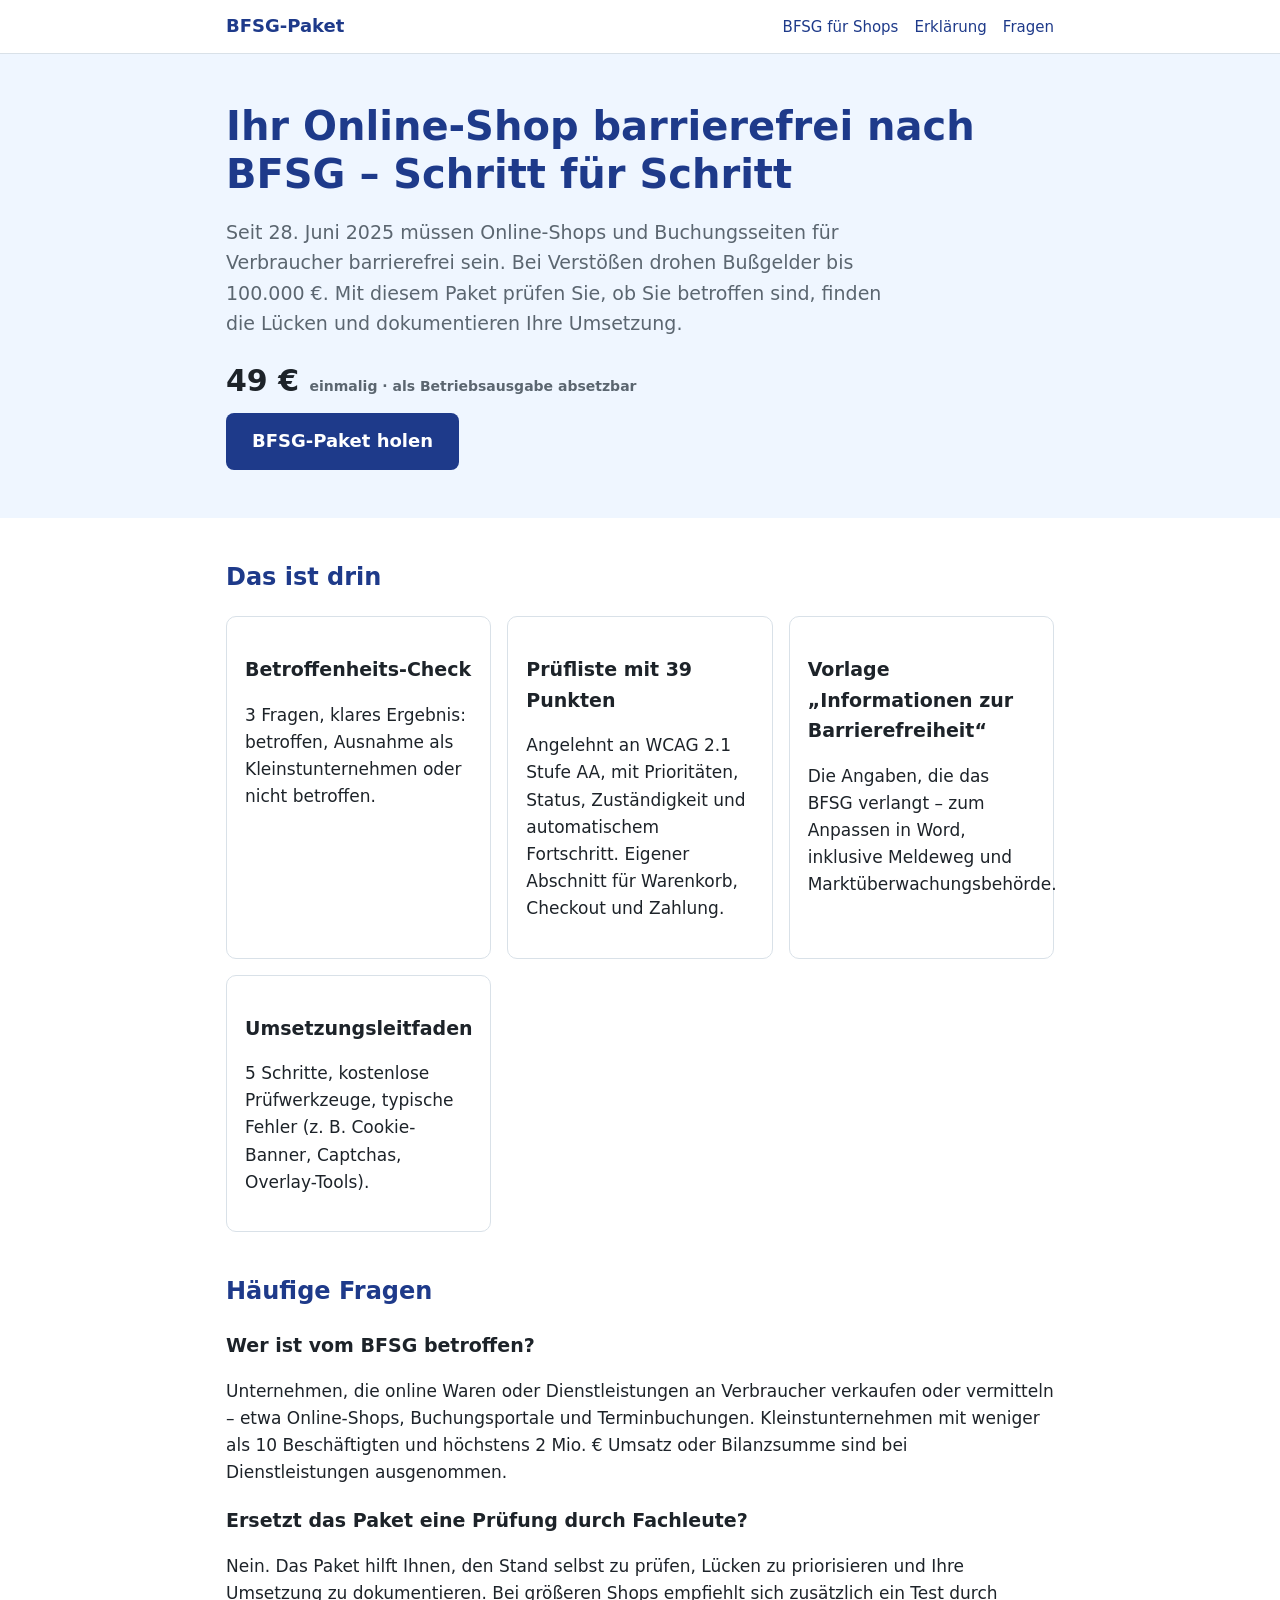
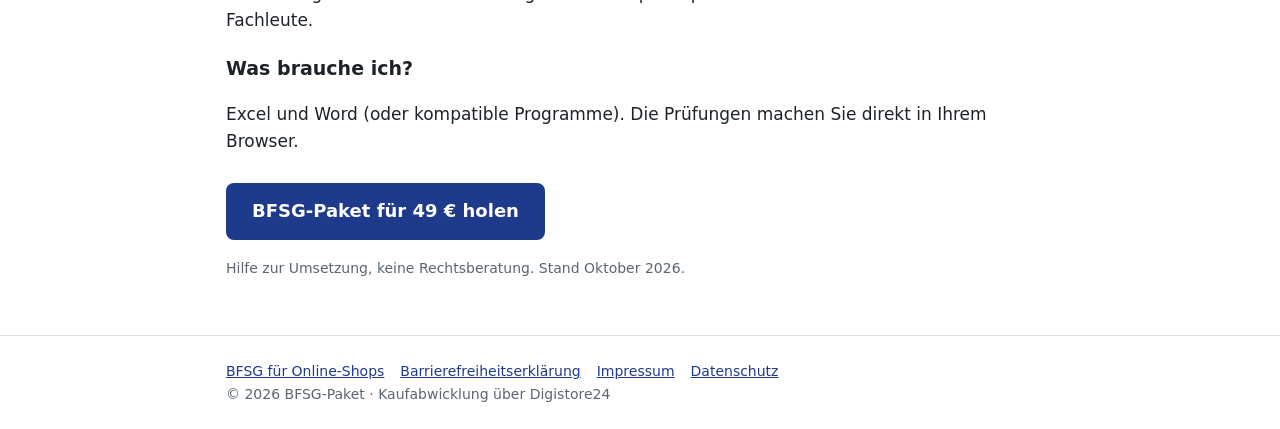
==== index.html @ 1f2e35b8 "BFSG-Paket Website Co-Authored-By: Claude Opus 5.5 <noreply@anthropic.com>" ====
<!doctype html>
<html lang="de">
<head>
<meta charset="utf-8">
<meta name="viewport" content="width=device-width, initial-scale=1">
<title>BFSG-Check für Online-Shops: Prüfliste, Vorlage, Leitfaden (Barrierefreiheit)</title>
<meta name="description" content="Barrierefreiheitsstärkungsgesetz umsetzen: Betroffenheits-Check, Prüfliste mit 39 Punkten nach WCAG 2.1 AA, Vorlage für die Informationen zur Barrierefreiheit und Leitfaden. 49 €.">
<link rel="canonical" href="https://n0mchen.github.io/barrierefreiheit-paket/">
<link rel="stylesheet" href="style.css">
<script type="application/ld+json">
{"@context":"https://schema.org","@type":"Product","name":"BFSG-Paket für Online-Shops","description":"Betroffenheits-Check, Prüfliste Barrierefreiheit (39 Punkte), Vorlage Informationen zur Barrierefreiheit und Umsetzungsleitfaden.","offers":{"@type":"Offer","price":"49.00","priceCurrency":"EUR","availability":"https://schema.org/InStock","url":"https://n0mchen.github.io/barrierefreiheit-paket/"}}
</script>
<script type="application/ld+json" id="faq-auto">{"@context": "https://schema.org", "@type": "FAQPage", "mainEntity": [{"@type": "Question", "name": "Wer ist vom BFSG betroffen?", "acceptedAnswer": {"@type": "Answer", "text": "Unternehmen, die online Waren oder Dienstleistungen an Verbraucher verkaufen oder vermitteln – etwa Online-Shops, Buchungsportale und Terminbuchungen. Kleinstunternehmen mit weniger als 10 Beschäftigten und höchstens 2 Mio. € Umsatz oder Bilanzsumme sind bei Dienstleistungen ausgenommen."}}, {"@type": "Question", "name": "Ersetzt das Paket eine Prüfung durch Fachleute?", "acceptedAnswer": {"@type": "Answer", "text": "Nein. Das Paket hilft Ihnen, den Stand selbst zu prüfen, Lücken zu priorisieren und Ihre Umsetzung zu dokumentieren. Bei größeren Shops empfiehlt sich zusätzlich ein Test durch Fachleute."}}, {"@type": "Question", "name": "Was brauche ich?", "acceptedAnswer": {"@type": "Answer", "text": "Excel und Word (oder kompatible Programme). Die Prüfungen machen Sie direkt in Ihrem Browser."}}]}</script>
</head>
<body>
<header><div class="wrap"><a class="logo" href="./">BFSG-Paket</a>
<nav><a href="ratgeber/bfsg-onlineshop.html">BFSG für Shops</a><a href="ratgeber/barrierefreiheitserklaerung-muster.html">Erklärung</a><a href="#fragen">Fragen</a></nav></div></header>
<section class="hero"><div class="wrap">
<h1>Ihr Online-Shop barrierefrei nach BFSG – Schritt für Schritt</h1>
<p class="lead">Seit 28. Juni 2025 müssen Online-Shops und Buchungsseiten für Verbraucher barrierefrei sein. Bei Verstößen drohen Bußgelder bis 100.000 €. Mit diesem Paket prüfen Sie, ob Sie betroffen sind, finden die Lücken und dokumentieren Ihre Umsetzung.</p>
<p class="preis">49 € <span class="klein">einmalig · als Betriebsausgabe absetzbar</span></p>
<a class="btn" href="PRODUKT9_LINK">BFSG-Paket holen</a>
</div></section>
<main class="wrap">
<h2>Das ist drin</h2>
<div class="grid">
<div class="karte"><h3>Betroffenheits-Check</h3><p>3 Fragen, klares Ergebnis: betroffen, Ausnahme als Kleinstunternehmen oder nicht betroffen.</p></div>
<div class="karte"><h3>Prüfliste mit 39 Punkten</h3><p>Angelehnt an WCAG 2.1 Stufe AA, mit Prioritäten, Status, Zuständigkeit und automatischem Fortschritt. Eigener Abschnitt für Warenkorb, Checkout und Zahlung.</p></div>
<div class="karte"><h3>Vorlage „Informationen zur Barrierefreiheit“</h3><p>Die Angaben, die das BFSG verlangt – zum Anpassen in Word, inklusive Meldeweg und Marktüberwachungsbehörde.</p></div>
<div class="karte"><h3>Umsetzungsleitfaden</h3><p>5 Schritte, kostenlose Prüfwerkzeuge, typische Fehler (z. B. Cookie-Banner, Captchas, Overlay-Tools).</p></div>
</div>

<h2 id="fragen">Häufige Fragen</h2>
<h3>Wer ist vom BFSG betroffen?</h3>
<p>Unternehmen, die online Waren oder Dienstleistungen an Verbraucher verkaufen oder vermitteln – etwa Online-Shops, Buchungsportale und Terminbuchungen. Kleinstunternehmen mit weniger als 10 Beschäftigten und höchstens 2 Mio. € Umsatz oder Bilanzsumme sind bei Dienstleistungen ausgenommen.</p>
<h3>Ersetzt das Paket eine Prüfung durch Fachleute?</h3>
<p>Nein. Das Paket hilft Ihnen, den Stand selbst zu prüfen, Lücken zu priorisieren und Ihre Umsetzung zu dokumentieren. Bei größeren Shops empfiehlt sich zusätzlich ein Test durch Fachleute.</p>
<h3>Was brauche ich?</h3>
<p>Excel und Word (oder kompatible Programme). Die Prüfungen machen Sie direkt in Ihrem Browser.</p>
<p style="margin-top:28px"><a class="btn" href="PRODUKT9_LINK">BFSG-Paket für 49 € holen</a></p>
<p class="klein">Hilfe zur Umsetzung, keine Rechtsberatung. Stand Oktober 2026.</p>
</main>
<footer><div class="wrap"><a href="ratgeber/bfsg-onlineshop.html">BFSG für Online-Shops</a><a href="ratgeber/barrierefreiheitserklaerung-muster.html">Barrierefreiheitserklärung</a><a href="impressum.html">Impressum</a><a href="datenschutz.html">Datenschutz</a><br>© 2026 BFSG-Paket · Kaufabwicklung über Digistore24</div></footer>
</body>
</html>
---- style.css ----
:root{--blau:#1E3A8A;--hell:#EFF6FF;--gelb:#FFF2CC;--text:#1d2329;--grau:#5b6670;--rand:#d9e1e8}
*{box-sizing:border-box}
body{margin:0;font-family:system-ui,-apple-system,"Segoe UI",Arial,sans-serif;color:var(--text);background:#fff;line-height:1.6;font-size:17px}
a{color:var(--blau)}
.wrap{max-width:860px;margin:0 auto;padding:0 16px}
header{border-bottom:1px solid var(--rand)}
header .wrap{display:flex;justify-content:space-between;align-items:center;gap:12px;padding-top:12px;padding-bottom:12px;flex-wrap:wrap}
.logo{font-weight:700;color:var(--blau);text-decoration:none;font-size:18px}
nav a{margin-left:16px;text-decoration:none;font-size:15px}
.hero{background:var(--hell);padding:48px 0}
h1{font-size:clamp(28px,5vw,40px);line-height:1.2;margin:0 0 16px;color:var(--blau)}
h2{font-size:24px;color:var(--blau);margin-top:40px}
h3{font-size:19px;margin-bottom:4px}
.lead{font-size:19px;color:var(--grau);max-width:680px}
.btn{display:inline-block;background:var(--blau);color:#fff;padding:14px 26px;border-radius:8px;text-decoration:none;font-weight:700;font-size:18px}
.btn:hover{opacity:.9}
.preis{font-size:30px;font-weight:700;margin:8px 0}
.grid{display:grid;grid-template-columns:repeat(auto-fit,minmax(240px,1fr));gap:16px}
.karte{border:1px solid var(--rand);border-radius:10px;padding:18px;background:#fff}
.hinweis{background:var(--gelb);border-left:4px solid #e0b000;padding:12px 16px;border-radius:6px}
.check li{list-style:none;margin:6px 0}
.check li::before{content:"✓ ";color:#2e7d32;font-weight:700}
table{border-collapse:collapse;width:100%;font-size:15px}
th,td{border:1px solid var(--rand);padding:8px;text-align:left}
th{background:var(--hell)}
.tabelle{overflow-x:auto}
img{max-width:100%;height:auto}
footer{border-top:1px solid var(--rand);margin-top:56px;padding:24px 0;font-size:14px;color:var(--grau)}
footer a{margin-right:16px}
.klein{font-size:14px;color:var(--grau)}
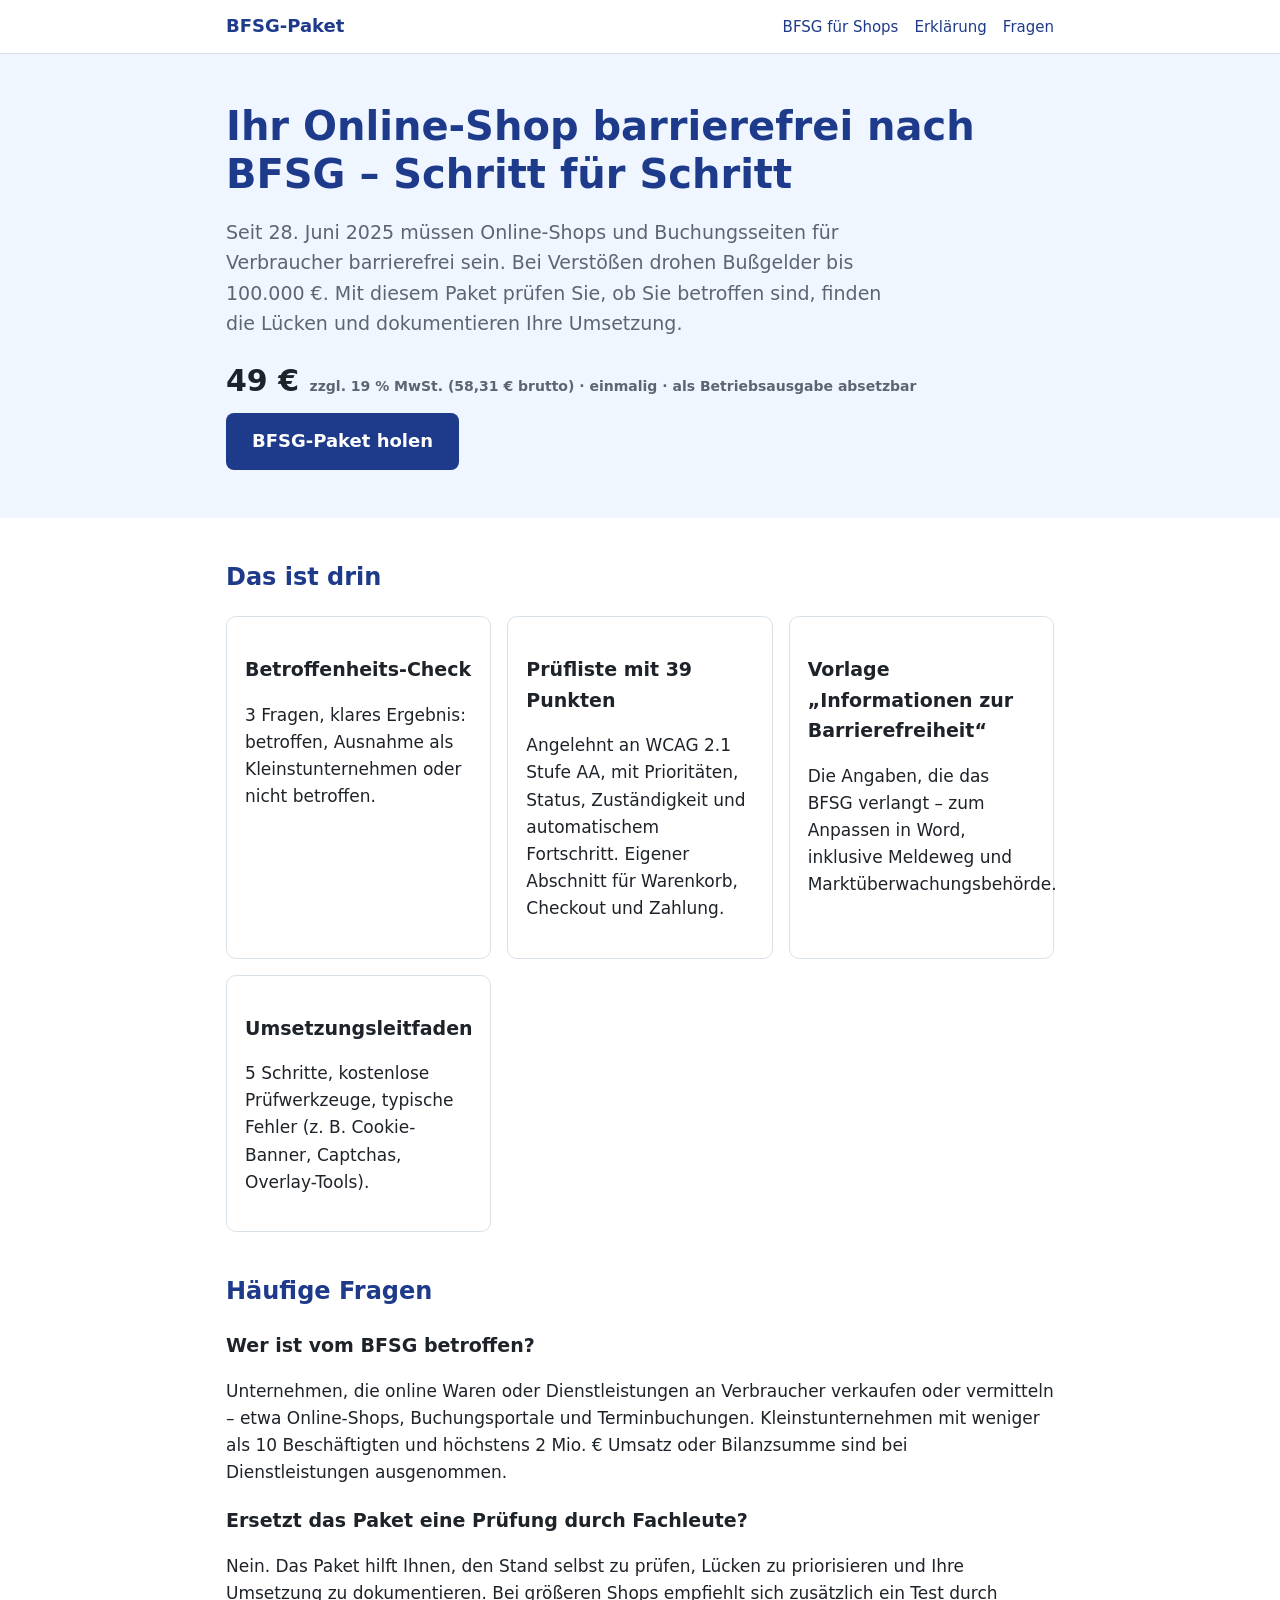
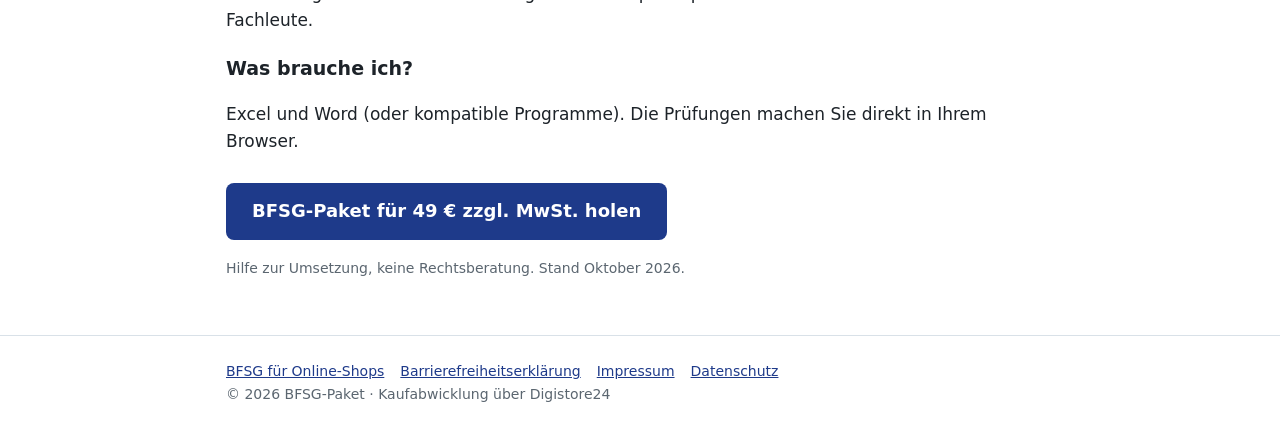
==== commit adf2ae2f: "Preise an Digistore angepasst (MwSt.) Co-Authored-By: Claude Opus 5.5 <noreply@anthropic.com>" ====
--- a/index.html
+++ b/index.html
@@ -4,11 +4,11 @@
 <meta charset="utf-8">
 <meta name="viewport" content="width=device-width, initial-scale=1">
 <title>BFSG-Check für Online-Shops: Prüfliste, Vorlage, Leitfaden (Barrierefreiheit)</title>
-<meta name="description" content="Barrierefreiheitsstärkungsgesetz umsetzen: Betroffenheits-Check, Prüfliste mit 39 Punkten nach WCAG 2.1 AA, Vorlage für die Informationen zur Barrierefreiheit und Leitfaden. 49 €.">
+<meta name="description" content="Barrierefreiheitsstärkungsgesetz umsetzen: Betroffenheits-Check, Prüfliste mit 39 Punkten nach WCAG 2.1 AA, Vorlage für die Informationen zur Barrierefreiheit und Leitfaden. 49 € zzgl. MwSt.">
 <link rel="canonical" href="https://n0mchen.github.io/barrierefreiheit-paket/">
 <link rel="stylesheet" href="style.css">
 <script type="application/ld+json">
-{"@context":"https://schema.org","@type":"Product","name":"BFSG-Paket für Online-Shops","description":"Betroffenheits-Check, Prüfliste Barrierefreiheit (39 Punkte), Vorlage Informationen zur Barrierefreiheit und Umsetzungsleitfaden.","offers":{"@type":"Offer","price":"49.00","priceCurrency":"EUR","availability":"https://schema.org/InStock","url":"https://n0mchen.github.io/barrierefreiheit-paket/"}}
+{"@context":"https://schema.org","@type":"Product","name":"BFSG-Paket für Online-Shops","description":"Betroffenheits-Check, Prüfliste Barrierefreiheit (39 Punkte), Vorlage Informationen zur Barrierefreiheit und Umsetzungsleitfaden.","offers":{"@type":"Offer","price":"58.31","priceCurrency":"EUR","availability":"https://schema.org/InStock","url":"https://n0mchen.github.io/barrierefreiheit-paket/"}}
 </script>
 <script type="application/ld+json" id="faq-auto">{"@context": "https://schema.org", "@type": "FAQPage", "mainEntity": [{"@type": "Question", "name": "Wer ist vom BFSG betroffen?", "acceptedAnswer": {"@type": "Answer", "text": "Unternehmen, die online Waren oder Dienstleistungen an Verbraucher verkaufen oder vermitteln – etwa Online-Shops, Buchungsportale und Terminbuchungen. Kleinstunternehmen mit weniger als 10 Beschäftigten und höchstens 2 Mio. € Umsatz oder Bilanzsumme sind bei Dienstleistungen ausgenommen."}}, {"@type": "Question", "name": "Ersetzt das Paket eine Prüfung durch Fachleute?", "acceptedAnswer": {"@type": "Answer", "text": "Nein. Das Paket hilft Ihnen, den Stand selbst zu prüfen, Lücken zu priorisieren und Ihre Umsetzung zu dokumentieren. Bei größeren Shops empfiehlt sich zusätzlich ein Test durch Fachleute."}}, {"@type": "Question", "name": "Was brauche ich?", "acceptedAnswer": {"@type": "Answer", "text": "Excel und Word (oder kompatible Programme). Die Prüfungen machen Sie direkt in Ihrem Browser."}}]}</script>
 </head>
@@ -18,8 +18,8 @@
 <section class="hero"><div class="wrap">
 <h1>Ihr Online-Shop barrierefrei nach BFSG – Schritt für Schritt</h1>
 <p class="lead">Seit 28. Juni 2025 müssen Online-Shops und Buchungsseiten für Verbraucher barrierefrei sein. Bei Verstößen drohen Bußgelder bis 100.000 €. Mit diesem Paket prüfen Sie, ob Sie betroffen sind, finden die Lücken und dokumentieren Ihre Umsetzung.</p>
-<p class="preis">49 € <span class="klein">einmalig · als Betriebsausgabe absetzbar</span></p>
-<a class="btn" href="PRODUKT9_LINK">BFSG-Paket holen</a>
+<p class="preis">49 € <span class="klein">zzgl. 19 % MwSt. (58,31 € brutto) · einmalig · als Betriebsausgabe absetzbar</span></p>
+<a class="btn" href="https://www.checkout-ds24.com/product/743240">BFSG-Paket holen</a>
 </div></section>
 <main class="wrap">
 <h2>Das ist drin</h2>
@@ -37,7 +37,7 @@
 <p>Nein. Das Paket hilft Ihnen, den Stand selbst zu prüfen, Lücken zu priorisieren und Ihre Umsetzung zu dokumentieren. Bei größeren Shops empfiehlt sich zusätzlich ein Test durch Fachleute.</p>
 <h3>Was brauche ich?</h3>
 <p>Excel und Word (oder kompatible Programme). Die Prüfungen machen Sie direkt in Ihrem Browser.</p>
-<p style="margin-top:28px"><a class="btn" href="PRODUKT9_LINK">BFSG-Paket für 49 € holen</a></p>
+<p style="margin-top:28px"><a class="btn" href="https://www.checkout-ds24.com/product/743240">BFSG-Paket für 49 € zzgl. MwSt. holen</a></p>
 <p class="klein">Hilfe zur Umsetzung, keine Rechtsberatung. Stand Oktober 2026.</p>
 </main>
 <footer><div class="wrap"><a href="ratgeber/bfsg-onlineshop.html">BFSG für Online-Shops</a><a href="ratgeber/barrierefreiheitserklaerung-muster.html">Barrierefreiheitserklärung</a><a href="impressum.html">Impressum</a><a href="datenschutz.html">Datenschutz</a><br>© 2026 BFSG-Paket · Kaufabwicklung über Digistore24</div></footer>
